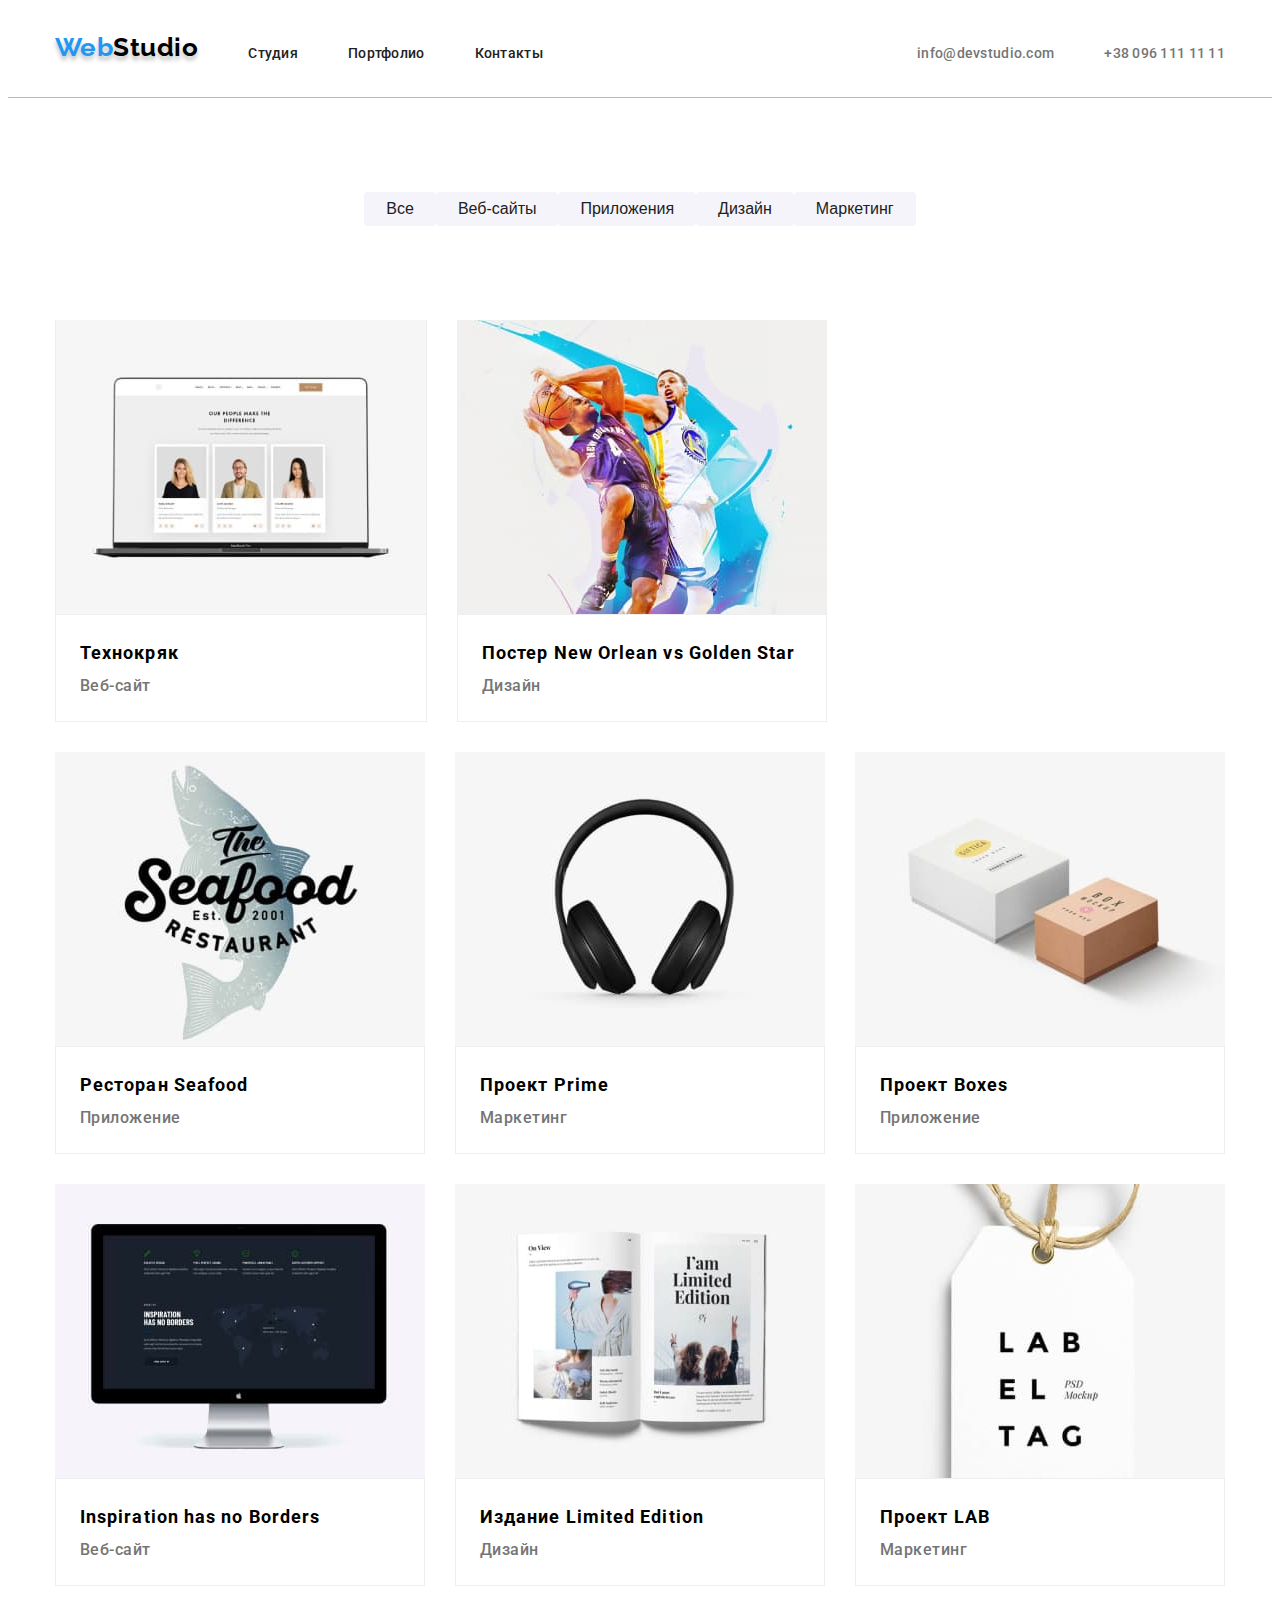
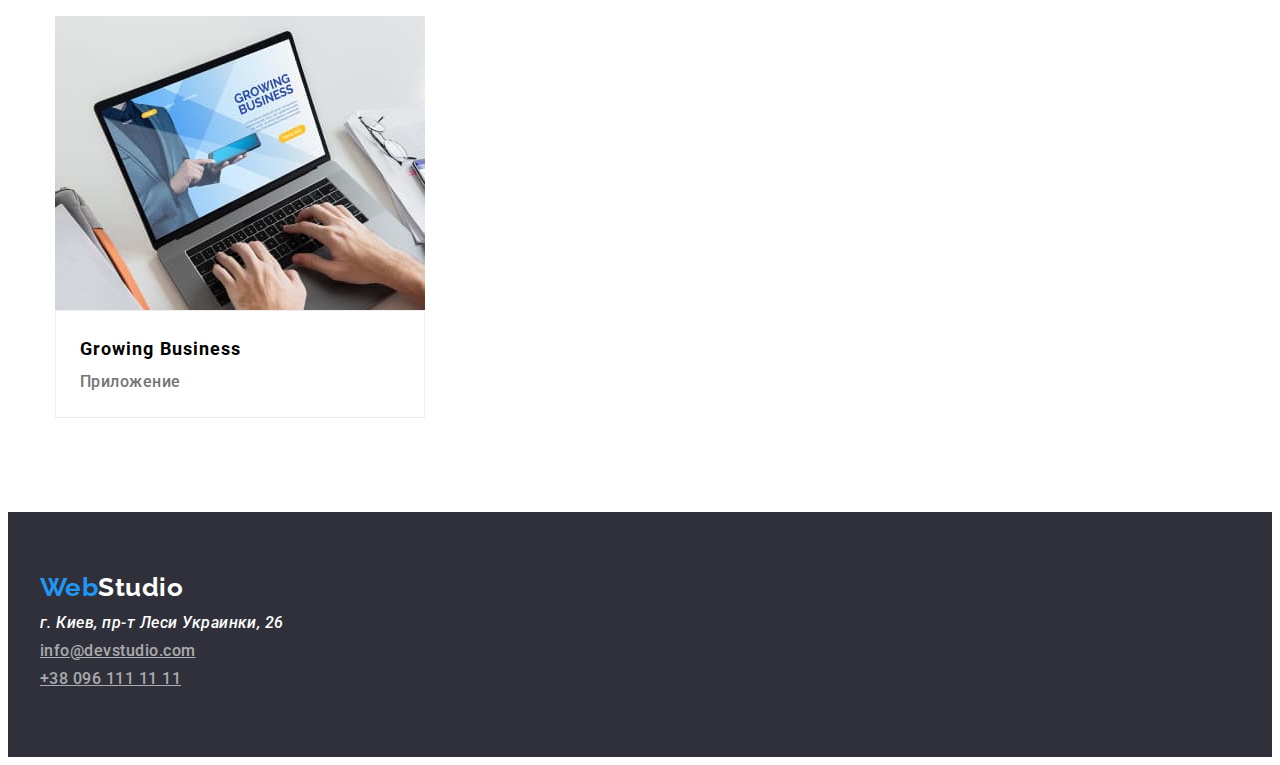
==== portfolio.html @ bdc01e38 "1" ====
<!DOCTYPE html>
<html lang="en">
  <head>
    <meta charset="UTF-8" />
    <meta http-equiv="X-UA-Compatible" content="IE=edge" />
    <meta name="viewport" content="width=device-width, initial-scale=1.0" />
    <link
      rel="stylesheet"
      href="https://cdnjs.cloudflare.com/ajax/libs/modern-normalize/1.0.0/modern-normalize.min.css"
      integrity="sha512-ISS7cAi1PEhQ8jnbJpJZMd29NlhNj4AWYyLOSp2CE/CsHxTCu+r+t0D2yoJudVrd0/8fTVPUVDzY5Tvli75u/g=="
      crossorigin="anonymous"
    />
    <link rel="stylesheet" href="./css/styles.css" />
    <link rel="preconnect" href="https://fonts.gstatic.com" />
    <link
      href="https://fonts.googleapis.com/css2?family=Raleway:wght@700&family=Roboto:wght@400;500;700;900&display=swap"
      rel="stylesheet"
    />

    <title>WebStudio</title>
  </head>
  <body class="body">
    <!-- Header -->
    <header class="header">
      <div class="container">
        <nav class="navigation">
          <a href="" class="linklogo"
            ><span class="weblogo">Web</span
            ><span class="studiologo">Studio</span></a
          >
          <ul class="menu list">
            <li class="menu-item">
              <a href="./index.html" class="menu-link">Студия</a>
            </li>
            <li class="menu-item">
              <a href="./portfolio.html" class="menu-link">Портфолио</a>
            </li>
            <li class="menu-item"><a href="" class="menu-link">Контакты</a></li>
          </ul>
        </nav>
        <div class="contacts-head">
          <ul class="contacts list">
            <li class="contacts-item">
              <a href="mailto:info@devstudio.com" class="contact-link"
                >info@devstudio.com</a
              >
            </li>

            <li>
              <a href="tel:+38096111111" class="contact-link"
                >+38 096 111 11 11</a
              >
            </li>
          </ul>
        </div>
      </div>
    </header>

    <!-- ============================Main  Container=======================-->
    <main>
      <!-- Filters -->
      <div class="filters">
        <div class="container">
          <ul class="filters-list list">
            <li class="filters-item">
              <button type="button" class="filters-button filters-button-1">
                Все
              </button>
            </li>
            <li class="filters-item">
              <button type="button" class="filters-button filters-button-2">
                Веб-сайты
              </button>
            </li>
            <li class="filters-item">
              <button type="button" class="filters-button filters-button-3">
                Приложения
              </button>
            </li>
            <li class="filters-item">
              <button type="button" class="filters-button filters-button-4">
                Дизайн
              </button>
            </li>
            <li class="filters-item">
              <button type="button" class="filters-button filters-button-5">
                Маркетинг
              </button>
            </li>
          </ul>
        </div>
      </div>
      <!-- ==============================Portfolio projects===================== -->
      <section class="portfolio-projects">
        <div class="container">
          <ul class="portfolio-list list">
            <li class="portfolio-item">
              <img
                class="img-portfolio"
                src="./images/imgtech1.jpg"
                alt="laptop with open web-page"
                width="370"
                height="294"
              />
              <div class="portfolio-content">
                <h4 class="portfolio-title">Технокряк</h4>
                <p class="portfolio-desk">Веб-сайт</p>
              </div>
            </li>
            <li class="portfolio-item">
              <img
                src="./images/imgposter2.jpg"
                alt="poster New Orlean vs Golden Star"
                width="370"
                height="294"
              />
              <div class="portfolio-content">
                <h4 class="portfolio-title">
                  Постер New Orlean vs Golden Star
                </h4>
                <p class="portfolio-desk">Дизайн</p>
              </div>
            </li>
            <li class="portfolio-item">
              <img
                src="./images/imgseafood3.jpg"
                alt="poster seafood restaurant"
                width="370"
                height="294"
              />
              <div class="portfolio-content">
                <h4 class="portfolio-title">Ресторан Seafood</h4>
                <p class="portfolio-desk">Приложение</p>
              </div>
            </li>
            <li class="portfolio-item">
              <img
                src="./images/imgprime4.jpg"
                alt="headphones"
                width="370"
                height="294"
              />
              <div class="portfolio-content">
                <h4 class="portfolio-title">Проект Prime</h4>
                <p class="portfolio-desk">Маркетинг</p>
              </div>
            </li>
            <li class="portfolio-item">
              <img
                src="./images/imgbox5jpg.jpg"
                alt="Boxes"
                width="370"
                height="294"
              />
              <div class="portfolio-content">
                <h4 class="portfolio-title">Проект Boxes</h4>
                <p class="portfolio-desk">Приложение</p>
              </div>
            </li>
            <li class="portfolio-item">
              <img
                src="./images/imginspiration6.jpg"
                alt="display"
                width="370"
                height="294"
              />
              <div class="portfolio-content">
                <h4 class="portfolio-title">Inspiration has no Borders</h4>
                <p class="portfolio-desk">Веб-сайт</p>
              </div>
            </li>
            <li class="portfolio-item">
              <img
                src="./images/imglimitededition7.jpg"
                alt="magazine"
                width="370"
                height="294"
              />
              <div class="portfolio-content">
                <h4 class="portfolio-title">Издание Limited Edition</h4>
                <p class="portfolio-desk">Дизайн</p>
              </div>
            </li>
            <li class="portfolio-item">
              <img
                src="./images/imglab8.jpg"
                alt="lab logo"
                width="370"
                height="294"
              />
              <div class="portfolio-content">
                <h4 class="portfolio-title">Проект LAB</h4>
                <p class="portfolio-desk">Маркетинг</p>
              </div>
            </li>
            <li class="portfolio-item">
              <img
                src="./images/imggrowbis9.jpg"
                alt="laptop with open web-page"
                width="370"
                height="294"
              />
              <div class="portfolio-content">
                <h4 class="portfolio-title">Growing Business</h4>
                <p class="portfolio-desk">Приложение</p>
              </div>
            </li>
          </ul>
        </div>
      </section>
    </main>
    <!-- Footer -->
    <footer class="footer">
      <div class="container">
        <a href="./index.html" class="linklogo linklogo-footer">
          <span class="weblogo-footer">Web</span
          ><span class="studiologo-white">Studio</span>
        </a>
        <address class="address">
          <ul class="adress-list list">
            <li class="adress-item">
              <p class="adress-p">г. Киев, пр-т Леси Украинки, 26</p>
            </li>
            <li class="adress-item">
              <a href="mailto:info@devstudio.com" class="adress-contact"
                >info@devstudio.com</a
              >
            </li>
            <li class="adress-item">
              <a href="tel:+380961111111" class="adress-contact"
                >+38 096 111 11 11</a
              >
            </li>
          </ul>
        </address>
      </div>
    </footer>
  </body>
</html>
---- css/styles.css ----
.body {
  font-family: "Roboto", sans-serif;
  color: #757575;
  font-weight: 500;
  letter-spacing: 0.03em;
}
h1,
h2,
h3,
h4,
h5,
h6,
p {
  margin: 0;
}

ul,
ol {
  margin: 0;
  padding: 0;
}

img {
  display: block;
}
.list {
  list-style: none;
}

.link {
  text-decoration: none;
}

.container {
  width: 1200px;
  padding-left: 15px;
  padding-right: 15px;
  margin-left: auto;
  margin-right: auto;
  box-sizing: border-box;
}

.section-title {
  font-weight: 700;
  color: #000;
}
/* -------------HEADER------------ */
.header .container {
  display: flex;
  align-items: center;
  padding-top: 24px;
  padding-bottom: 24px;
  justify-content: space-between;
}
.header {
  border-bottom: 1px solid rgb(117, 117, 117, 0.5);
}
.navigation {
  display: flex;
  align-items: center;
}

.menu {
  display: flex;
}
.contacts-item,
.menu-item:not(:last-child) {
  margin-right: 50px;
}
.menu-item:first-child {
  margin-left: 50px;
}

.contacts {
  display: flex;
}

/* .contacts-item:first-child {
  margin-left: 331px;
} */
.header {
  background-color: #ffffff;
}

/* LOGO */
.linklogo {
  text-decoration: none;
  font-family: "Raleway", sans-serif;
  font-weight: 700;
  font-size: 26px;
  line-height: 31px;
  /* letter-spacing: 0.03em; */
}
.weblogo {
  color: #2196f3;
  text-shadow: 0px 4px 4px rgba(0, 0, 0, 0.25);
}
.studiologo {
  text-shadow: 0px 4px 4px rgba(0, 0, 0, 0.25);
  color: #000;
}
.studiologo-white {
  color: #ffffff;
}
.weblogo-footer {
  color: #2196f3;
}
.menu {
  color: #000;
}
.menu-link {
  text-decoration: none;
  /* font-weight: 500; */
  font-size: 14px;
  line-height: 1.14;
  letter-spacing: 0.02em;
  color: #212121;
}

.contact-link {
  text-decoration: none;
  /* font-weight: 500; */
  font-size: 14px;
  line-height: 1.14;
  letter-spacing: 0.02em;
  color: #757575;
}
/* -------------------------------Main--------------------------------------- */
.container .header-box {
  text-align: center;

  padding: 200px 252px;
}
.header-box {
  background: #2f303a;
}

.header-title {
  font-weight: 900;
  font-size: 44px;
  line-height: 1.36;
  padding-bottom: 30px;
  letter-spacing: 0.06em;
  text-transform: uppercase;
  color: #ffffff;
}
.button {
  font-weight: 700;
  font-size: 16px;
  line-height: 1.87;
  letter-spacing: 0.06em;
  border: none;
  color: #ffffff;
  margin-left: auto;
  margin-right: auto;
  /* padding: 10px 32px; */
}
.button:hover {
  cursor: pointer;
}
.button-order {
  width: 200px;
  height: 50px;
  background: #2196f3;
  box-shadow: 0px 4px 4px rgba(0, 0, 0, 0.15);
  border-radius: 4px;
}
.central {
  background-color: #ffffff;
}
/* ------------------------------FEATURES-------------------------------- */

.features-list {
  display: flex;
  flex-wrap: wrap;
  margin-left: -30px;
  margin-top: 0px;
  padding: 94px 0;
}

.features-item {
  flex-basis: calc((100% - 120px) / 4);
  margin-left: 30px;
  margin-top: 0px;
}

.features-title {
  font-weight: 700;
  font-size: 14px;
  line-height: 1.14;
  margin-bottom: 10px;
  /* letter-spacing: 0.03em; */
  text-transform: uppercase;
  color: #000;
}
.features-par {
  font-size: 14px;
  line-height: 1.71;
  /* letter-spacing: 0.03em; */
  color: #757575;
}
/* ====================================What we do================================= */

.what-we-do-title {
  font-weight: 700;
  font-size: 36px;
  line-height: 1.16;
  margin-bottom: 50px;
  text-align: center;
}
.what-we-do-list {
  display: flex;
  flex-wrap: wrap;
  margin-left: -30px;
  margin-top: -30px;
}
.what-we-do-item {
  flex-basis: calc((100% - 90px) / 3);
  margin-left: 30px;
  margin-top: 30px;
  padding-bottom: 94px;
}

/* =================================OUR TEAM=============================== */
.our-team .container {
  background: #f5f4fa;
  padding: 94px 0px;
}
.our-team-title {
  font-weight: 700;
  font-size: 36px;
  line-height: 1.16;
  color: #000;
  margin-bottom: 50px;
  text-align: center;
}
.our-team-list {
  display: flex;
  flex-wrap: wrap;
  margin-left: -30px;
  margin-top: 0px;
}
.our-team-item {
  flex-basis: calc((100% - 120px) / 4);
  margin-left: 30px;
  margin-top: 0px;
  box-shadow: 0px 1px 3px rgba(0, 0, 0, 0.12), 0px 1px 1px rgba(0, 0, 0, 0.14),
    0px 2px 1px rgba(0, 0, 0, 0.2);
  border-radius: 0px 0px 4px 4px;
}
.our-team-content {
  padding: 30px;
}

.our-team-name {
  /* font-weight: 500; */
  font-size: 16px;
  line-height: 1.18;
  color: #000;
  text-align: center;
  margin-bottom: 10px;
}
.our-team-job {
  font-size: 16px;
  line-height: 1.18;
  color: #757575;
  text-align: center;
}
/* ========================FOOTER======================================= */
.footer {
  background: #2f303a;
}
.footer .container {
  padding: 60px 0px;
}
.linklogo {
  display: block;
  padding-bottom: 10px;
}
.adress {
  font-size: 14px;
  line-height: 1.71;
}
.adress-item {
  padding-bottom: 9px;
}
.adress-p {
  color: #ffffff;
}
.adress-contact {
  color: rgba(255, 255, 255, 0.6);
  font-style: normal;
}
/* ======================================PORTFOLIO============================ */
.filters-list {
  display: flex;
  justify-content: center;
}
.filters-item {
  padding-top: 94px;
  padding-bottom: 34px;
}
.filters-button {
  font-weight: 500;
  font-size: 16px;
  color: #212121;
  background: #f5f4fa;
  border-radius: 4px;
  border: none;
  padding: 8px 22px;
}
.filters-button:hover {
  cursor: pointer;
}
/* ==========================PORTFOLIO========================= */
.portfolio-projects {
  padding-bottom: 94px;
}
.portfolio-list {
  display: flex;
  flex-wrap: wrap;
  margin-left: -30px;
  margin-top: 30px;
}
.portfolio-item {
  flex-basis: calc((100% - 90px) / 3);
  margin-left: 30px;
  margin-top: 30px;
}
.portfolio-content {
  padding: 20px 24px;
  border: 1px solid #eeeeee;
}
.portfolio-title {
  font-weight: 700;
  font-size: 18px;
  line-height: 2;
  letter-spacing: 0.06em;
  color: #000;
}
.portfolio-desk {
  font-size: 16px;
  line-height: 1.87;
}
.img-portfolio {
  border-left: 1px solid #eeeeee;
  border-right: 1px solid #eeeeee;
  border-left: 1px solid #eeeeee;
}
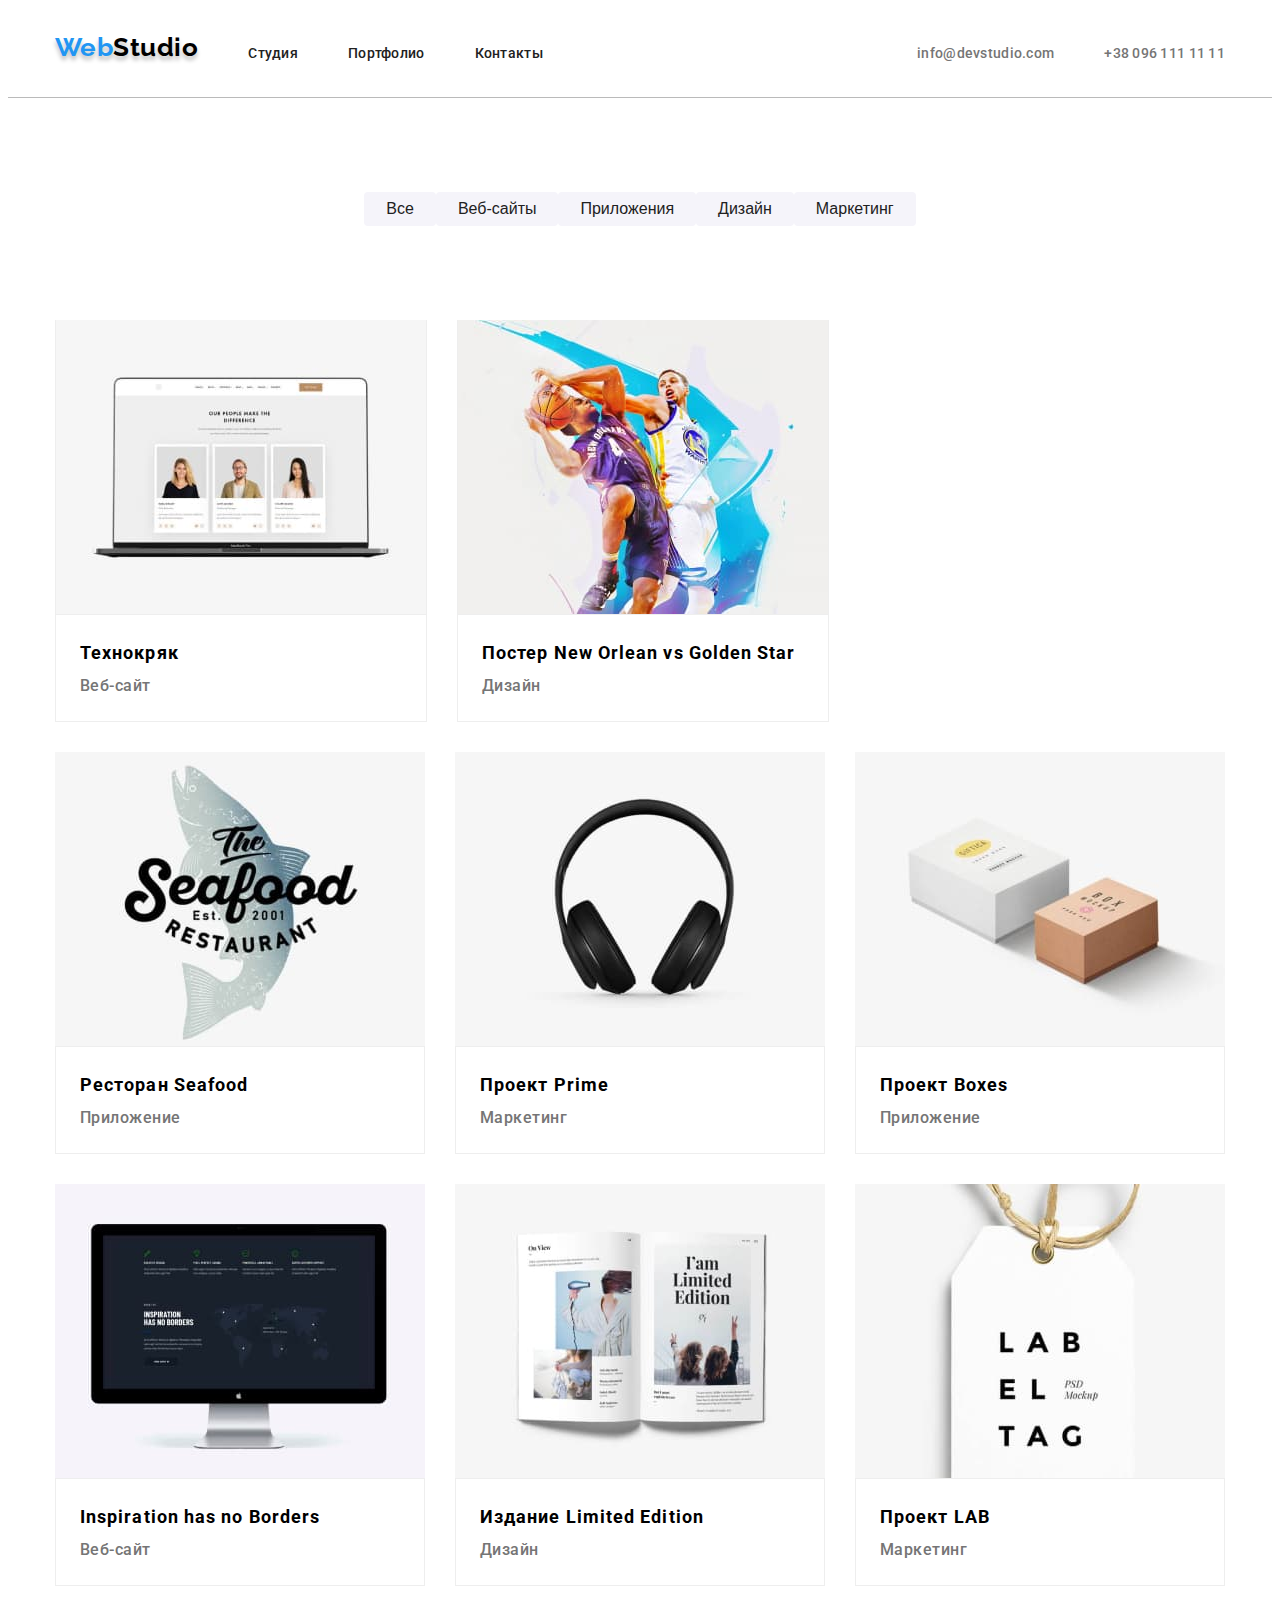
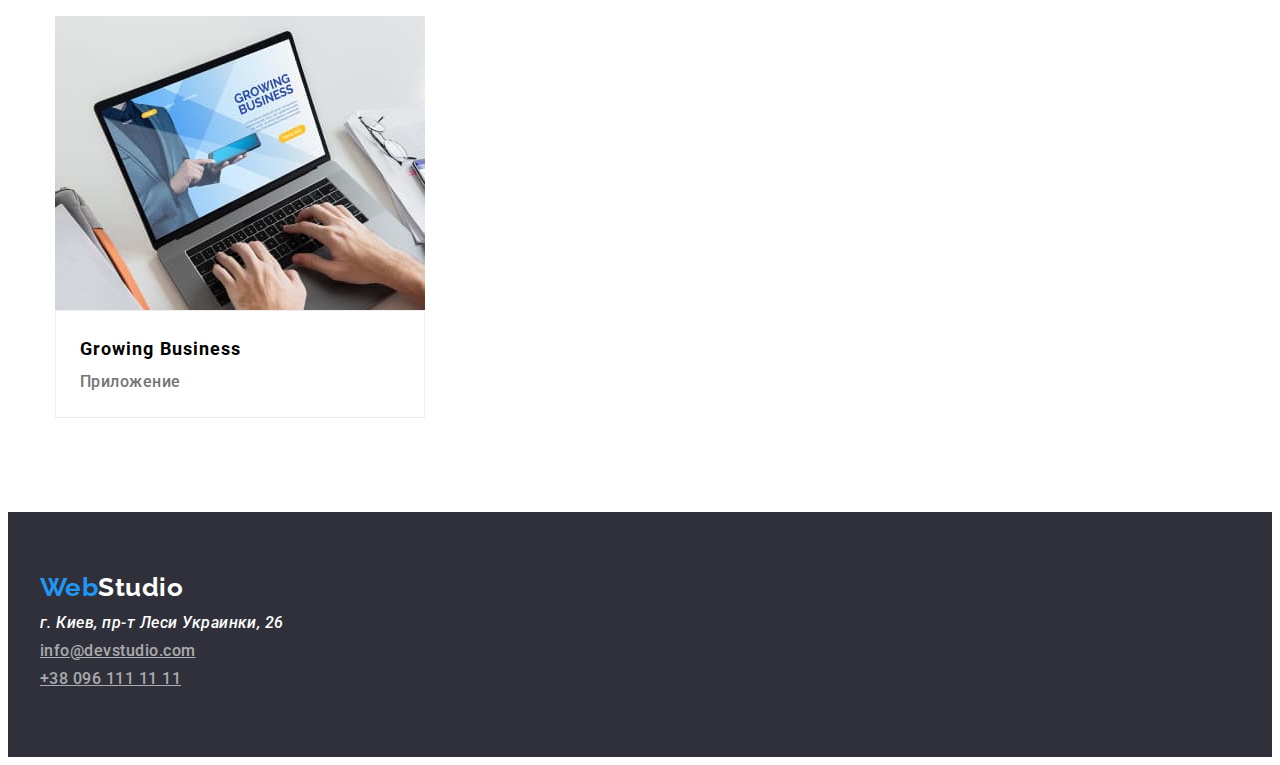
==== commit 628d5202: "1" ====
--- a/portfolio.html
+++ b/portfolio.html
@@ -109,6 +109,7 @@
             </li>
             <li class="portfolio-item">
               <img
+                class="img-portfolio"
                 src="./images/imgposter2.jpg"
                 alt="poster New Orlean vs Golden Star"
                 width="370"
--- a/css/styles.css
+++ b/css/styles.css
@@ -42,7 +42,7 @@
 
 .section-title {
   font-weight: 700;
-  color: #000;
+  color: #212121;
 }
 /* -------------HEADER------------ */
 .header .container {
@@ -191,7 +191,7 @@
   margin-bottom: 10px;
   /* letter-spacing: 0.03em; */
   text-transform: uppercase;
-  color: #000;
+  color: #212121;
 }
 .features-par {
   font-size: 14px;
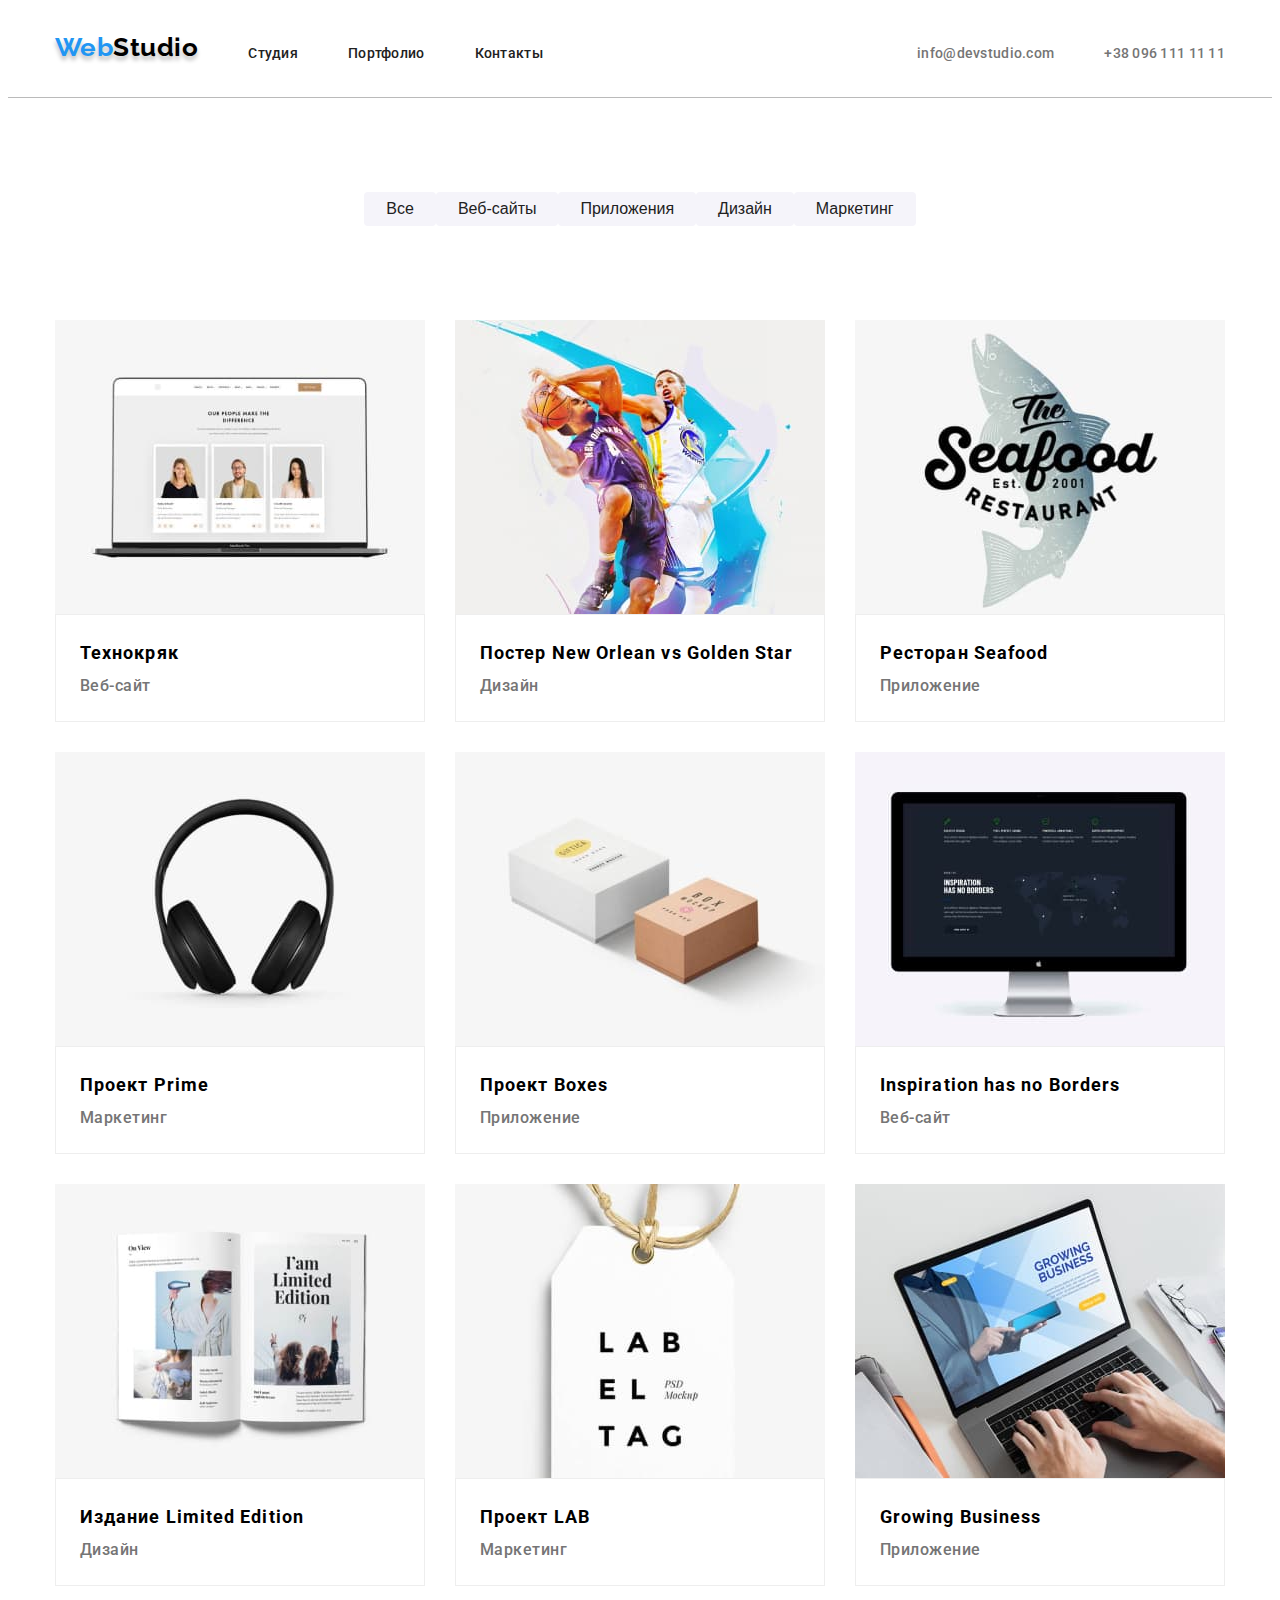
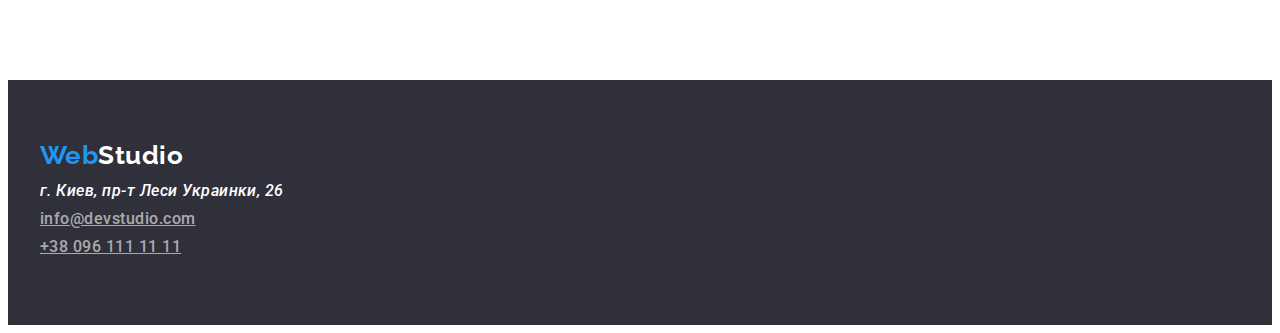
==== commit f90d57b2: "1" ====
--- a/portfolio.html
+++ b/portfolio.html
@@ -96,7 +96,6 @@
           <ul class="portfolio-list list">
             <li class="portfolio-item">
               <img
-                class="img-portfolio"
                 src="./images/imgtech1.jpg"
                 alt="laptop with open web-page"
                 width="370"
@@ -109,7 +108,6 @@
             </li>
             <li class="portfolio-item">
               <img
-                class="img-portfolio"
                 src="./images/imgposter2.jpg"
                 alt="poster New Orlean vs Golden Star"
                 width="370"
--- a/css/styles.css
+++ b/css/styles.css
@@ -222,8 +222,10 @@
 }
 
 /* =================================OUR TEAM=============================== */
+.our-team {
+  background: #f5f4fa;
+}
 .our-team .container {
-  background: #f5f4fa;
   padding: 94px 0px;
 }
 .our-team-title {
@@ -244,6 +246,7 @@
   flex-basis: calc((100% - 120px) / 4);
   margin-left: 30px;
   margin-top: 0px;
+  background-color: #ffffff;
   box-shadow: 0px 1px 3px rgba(0, 0, 0, 0.12), 0px 1px 1px rgba(0, 0, 0, 0.14),
     0px 2px 1px rgba(0, 0, 0, 0.2);
   border-radius: 0px 0px 4px 4px;
@@ -342,8 +345,3 @@
   font-size: 16px;
   line-height: 1.87;
 }
-.img-portfolio {
-  border-left: 1px solid #eeeeee;
-  border-right: 1px solid #eeeeee;
-  border-left: 1px solid #eeeeee;
-}
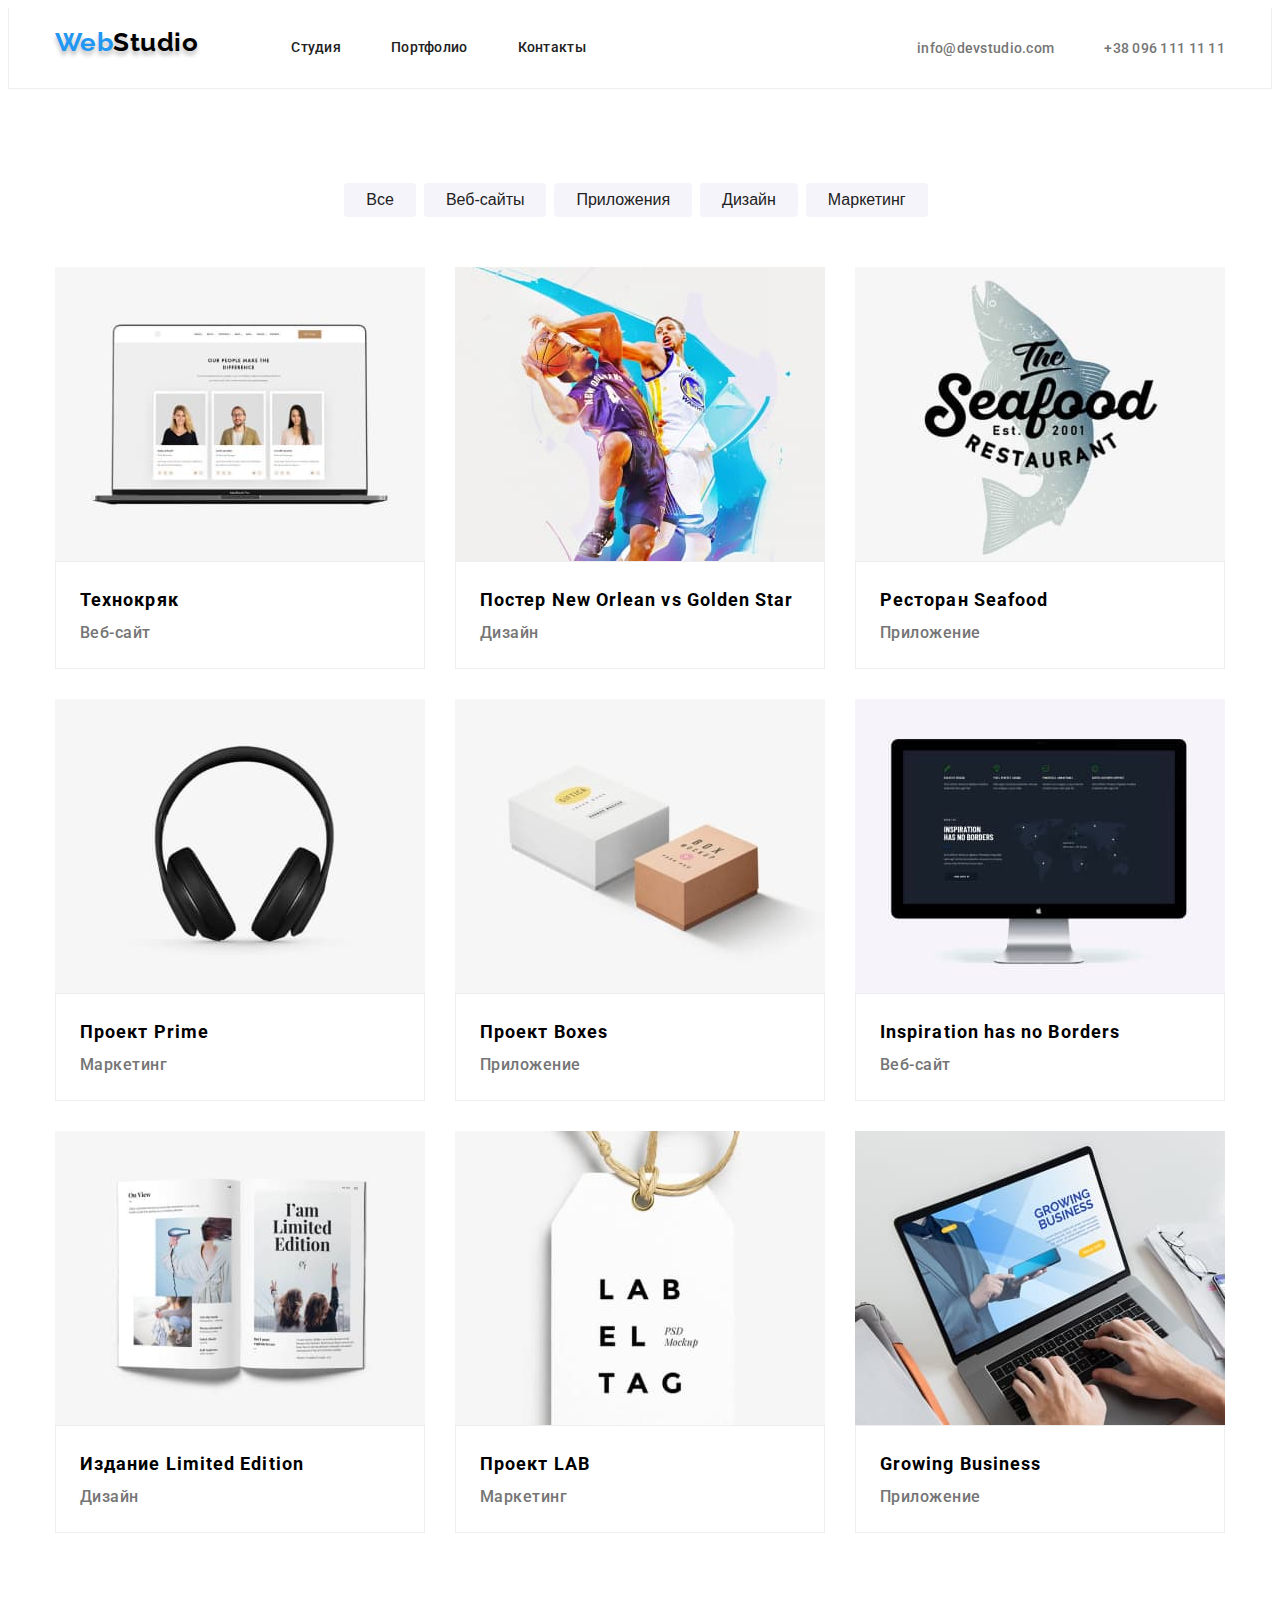
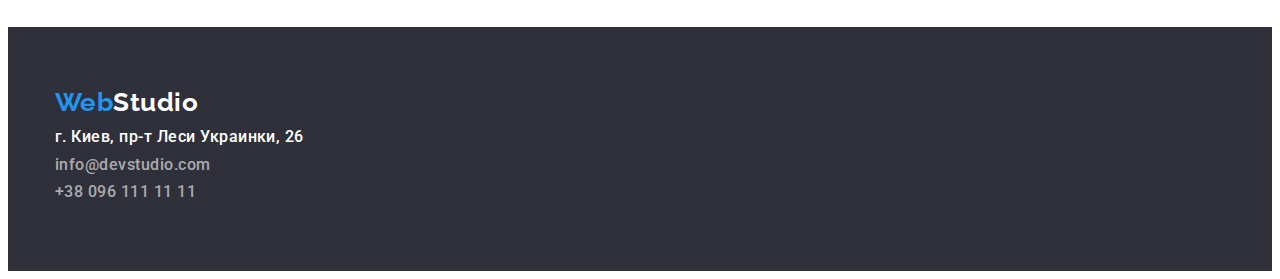
==== commit 8edab5a8: "fin" ====
--- a/portfolio.html
+++ b/portfolio.html
@@ -21,14 +21,14 @@
   </head>
   <body class="body">
     <!-- Header -->
-    <header class="header">
-      <div class="container">
-        <nav class="navigation">
+    <header class="outline">
+      <div class="container main-nav">
+        <nav class="main-nav">
           <a href="" class="linklogo"
             ><span class="weblogo">Web</span
             ><span class="studiologo">Studio</span></a
           >
-          <ul class="menu list">
+          <ul class="list site-nav">
             <li class="menu-item">
               <a href="./index.html" class="menu-link">Студия</a>
             </li>
@@ -59,39 +59,39 @@
     <!-- ============================Main  Container=======================-->
     <main>
       <!-- Filters -->
-      <div class="filters">
+      <div class="filters section-pos">
         <div class="container">
           <ul class="filters-list list">
             <li class="filters-item">
-              <button type="button" class="filters-button filters-button-1">
+              <button type="button" class="filters-button filters-design">
                 Все
               </button>
             </li>
             <li class="filters-item">
-              <button type="button" class="filters-button filters-button-2">
+              <button type="button" class="filters-button button-web">
                 Веб-сайты
               </button>
             </li>
             <li class="filters-item">
-              <button type="button" class="filters-button filters-button-3">
+              <button type="button" class="filters-button button-app">
                 Приложения
               </button>
             </li>
             <li class="filters-item">
-              <button type="button" class="filters-button filters-button-4">
+              <button type="button" class="filters-button button-design">
                 Дизайн
               </button>
             </li>
             <li class="filters-item">
-              <button type="button" class="filters-button filters-button-5">
+              <button type="button" class="filters-button button-marketing">
                 Маркетинг
               </button>
             </li>
           </ul>
         </div>
       </div>
-      <!-- ==============================Portfolio projects===================== -->
-      <section class="portfolio-projects">
+      <!-- ========================Portfolio projects===============-->
+      <section class="portfolio-projects section-pos">
         <div class="container">
           <ul class="portfolio-list list">
             <li class="portfolio-item">
@@ -209,7 +209,7 @@
       </section>
     </main>
     <!-- Footer -->
-    <footer class="footer">
+    <footer class="footer section-pos">
       <div class="container">
         <a href="./index.html" class="linklogo linklogo-footer">
           <span class="weblogo-footer">Web</span
@@ -221,12 +221,12 @@
               <p class="adress-p">г. Киев, пр-т Леси Украинки, 26</p>
             </li>
             <li class="adress-item">
-              <a href="mailto:info@devstudio.com" class="adress-contact"
+              <a href="mailto:info@devstudio.com" class="adress-contact link"
                 >info@devstudio.com</a
               >
             </li>
             <li class="adress-item">
-              <a href="tel:+380961111111" class="adress-contact"
+              <a href="tel:+380961111111" class="adress-contact link"
                 >+38 096 111 11 11</a
               >
             </li>
--- a/css/styles.css
+++ b/css/styles.css
@@ -1,9 +1,13 @@
-.body {
-  font-family: "Roboto", sans-serif;
-  color: #757575;
-  font-weight: 500;
-  letter-spacing: 0.03em;
-}
+:root {
+  --txt-title-color: #212121;
+  --txt-nav-color: #000;
+  --txt-main-color: #757575;
+  --c-footer-color: #2f303a;
+  --c-accent-color: #2196f3;
+  --c-background-color: #fff;
+  --c-banner-color: #2f303a;
+}
+/* Сброс стандартных настроек */
 h1,
 h2,
 h3,
@@ -22,55 +26,75 @@
 
 img {
   display: block;
+  width: 100%;
+  height: auto;
 }
 .list {
   list-style: none;
-}
-
+  margin: 0;
+  padding: 0;
+}
 .link {
   text-decoration: none;
 }
-
+.section-pos {
+  padding-top: 94px;
+  padding-bottom: 94px;
+}
+.title {
+  font-weight: 700;
+  color: #212121;
+}
+
+.body {
+  font-family: "Roboto", sans-serif;
+  letter-spacing: 0.03em;
+  font-size: 16px;
+  line-height: 1.18;
+  color: var(--txt-main-color);
+  font-weight: 500;
+}
+/* ===================Контейнер для основного контента============ */
 .container {
   width: 1200px;
   padding-left: 15px;
   padding-right: 15px;
-  margin-left: auto;
-  margin-right: auto;
+  margin: auto;
   box-sizing: border-box;
 }
 
-.section-title {
-  font-weight: 700;
-  color: #212121;
-}
 /* -------------HEADER------------ */
-.header .container {
+.outline {
+  border: 1px solid #eeeeee;
+  border-top: none;
+}
+
+.main-nav {
   display: flex;
   align-items: center;
-  padding-top: 24px;
-  padding-bottom: 24px;
   justify-content: space-between;
 }
-.header {
-  border-bottom: 1px solid rgb(117, 117, 117, 0.5);
-}
-.navigation {
-  display: flex;
-  align-items: center;
-}
-
-.menu {
-  display: flex;
+
+.site-nav {
+  display: flex;
+  margin-left: 93px;
+  color: var(--txt-nav-color);
+  line-height: 1.14em;
+  letter-spacing: 0.02em;
+  font-weight: 500;
+  font-size: 14px;
 }
 .contacts-item,
 .menu-item:not(:last-child) {
   margin-right: 50px;
 }
-.menu-item:first-child {
-  margin-left: 50px;
-}
-
+
+.menu-link {
+  display: block;
+
+  padding-top: 32px;
+  padding-bottom: 32px;
+}
 .contacts {
   display: flex;
 }
@@ -97,52 +121,51 @@
 }
 .studiologo {
   text-shadow: 0px 4px 4px rgba(0, 0, 0, 0.25);
-  color: #000;
+  color: var(--txt-nav-color);
 }
 .studiologo-white {
-  color: #ffffff;
+  color: var(--c-background-color);
 }
 .weblogo-footer {
-  color: #2196f3;
+  color: var(--c-accent-color);
 }
 .menu {
-  color: #000;
+  color: var(--txt-nav-color);
 }
 .menu-link {
   text-decoration: none;
-  /* font-weight: 500; */
   font-size: 14px;
   line-height: 1.14;
   letter-spacing: 0.02em;
-  color: #212121;
+  color: var(--txt-title-color);
 }
 
 .contact-link {
   text-decoration: none;
-  /* font-weight: 500; */
   font-size: 14px;
   line-height: 1.14;
   letter-spacing: 0.02em;
-  color: #757575;
+  color: var(--txt-main-color);
 }
 /* -------------------------------Main--------------------------------------- */
-.container .header-box {
-  text-align: center;
-
-  padding: 200px 252px;
-}
-.header-box {
+
+.section-pos.header-box {
   background: #2f303a;
+  margin: 0 auto;
+  text-align: center;
+  padding-top: 200px;
+  padding-bottom: 200px;
 }
 
 .header-title {
+  margin-bottom: 30px;
+  margin-top: 0px;
+  color: var(--c-background-color);
+  text-transform: uppercase;
   font-weight: 900;
   font-size: 44px;
-  line-height: 1.36;
-  padding-bottom: 30px;
+  line-height: 1.36em;
   letter-spacing: 0.06em;
-  text-transform: uppercase;
-  color: #ffffff;
 }
 .button {
   font-weight: 700;
@@ -150,7 +173,7 @@
   line-height: 1.87;
   letter-spacing: 0.06em;
   border: none;
-  color: #ffffff;
+  color: var(--c-background-color);
   margin-left: auto;
   margin-right: auto;
   /* padding: 10px 32px; */
@@ -161,21 +184,20 @@
 .button-order {
   width: 200px;
   height: 50px;
-  background: #2196f3;
+  background: var(--c-accent-color);
   box-shadow: 0px 4px 4px rgba(0, 0, 0, 0.15);
   border-radius: 4px;
 }
-.central {
-  background-color: #ffffff;
-}
+
 /* ------------------------------FEATURES-------------------------------- */
-
+.section-pos.features {
+  padding-bottom: 0px;
+}
 .features-list {
   display: flex;
   flex-wrap: wrap;
   margin-left: -30px;
   margin-top: 0px;
-  padding: 94px 0;
 }
 
 .features-item {
@@ -189,15 +211,13 @@
   font-size: 14px;
   line-height: 1.14;
   margin-bottom: 10px;
-  /* letter-spacing: 0.03em; */
   text-transform: uppercase;
-  color: #212121;
+  color: var(--txt-title-color);
 }
 .features-par {
   font-size: 14px;
   line-height: 1.71;
-  /* letter-spacing: 0.03em; */
-  color: #757575;
+  color: var(--txt-main-color);
 }
 /* ====================================What we do================================= */
 
@@ -218,21 +238,18 @@
   flex-basis: calc((100% - 90px) / 3);
   margin-left: 30px;
   margin-top: 30px;
-  padding-bottom: 94px;
 }
 
 /* =================================OUR TEAM=============================== */
+
 .our-team {
   background: #f5f4fa;
 }
-.our-team .container {
-  padding: 94px 0px;
-}
 .our-team-title {
   font-weight: 700;
   font-size: 36px;
   line-height: 1.16;
-  color: #000;
+  color: var(--txt-title-color);
   margin-bottom: 50px;
   text-align: center;
 }
@@ -259,22 +276,23 @@
   /* font-weight: 500; */
   font-size: 16px;
   line-height: 1.18;
-  color: #000;
+  color: var(--txt-nav-color);
   text-align: center;
   margin-bottom: 10px;
 }
 .our-team-job {
   font-size: 16px;
   line-height: 1.18;
-  color: #757575;
+  color: var(--txt-main-color);
   text-align: center;
 }
 /* ========================FOOTER======================================= */
 .footer {
-  background: #2f303a;
-}
-.footer .container {
-  padding: 60px 0px;
+  background: var(--c-footer-color);
+}
+.section-pos.footer {
+  padding-top: 60px;
+  padding-bottom: 60px;
 }
 .linklogo {
   display: block;
@@ -289,21 +307,25 @@
 }
 .adress-p {
   color: #ffffff;
+  font-style: normal;
 }
 .adress-contact {
   color: rgba(255, 255, 255, 0.6);
   font-style: normal;
 }
 /* ======================================PORTFOLIO============================ */
+.section-pos.filters {
+  padding-bottom: 50px;
+}
 .filters-list {
   display: flex;
   justify-content: center;
 }
 .filters-item {
-  padding-top: 94px;
-  padding-bottom: 34px;
+  margin-right: 8px;
 }
 .filters-button {
+  display: block;
   font-weight: 500;
   font-size: 16px;
   color: #212121;
@@ -314,16 +336,18 @@
 }
 .filters-button:hover {
   cursor: pointer;
+  background-color: #2196f3;
+  color: white;
 }
 /* ==========================PORTFOLIO========================= */
 .portfolio-projects {
-  padding-bottom: 94px;
+  padding-top: 0px;
 }
 .portfolio-list {
   display: flex;
   flex-wrap: wrap;
   margin-left: -30px;
-  margin-top: 30px;
+  margin-top: -30px;
 }
 .portfolio-item {
   flex-basis: calc((100% - 90px) / 3);
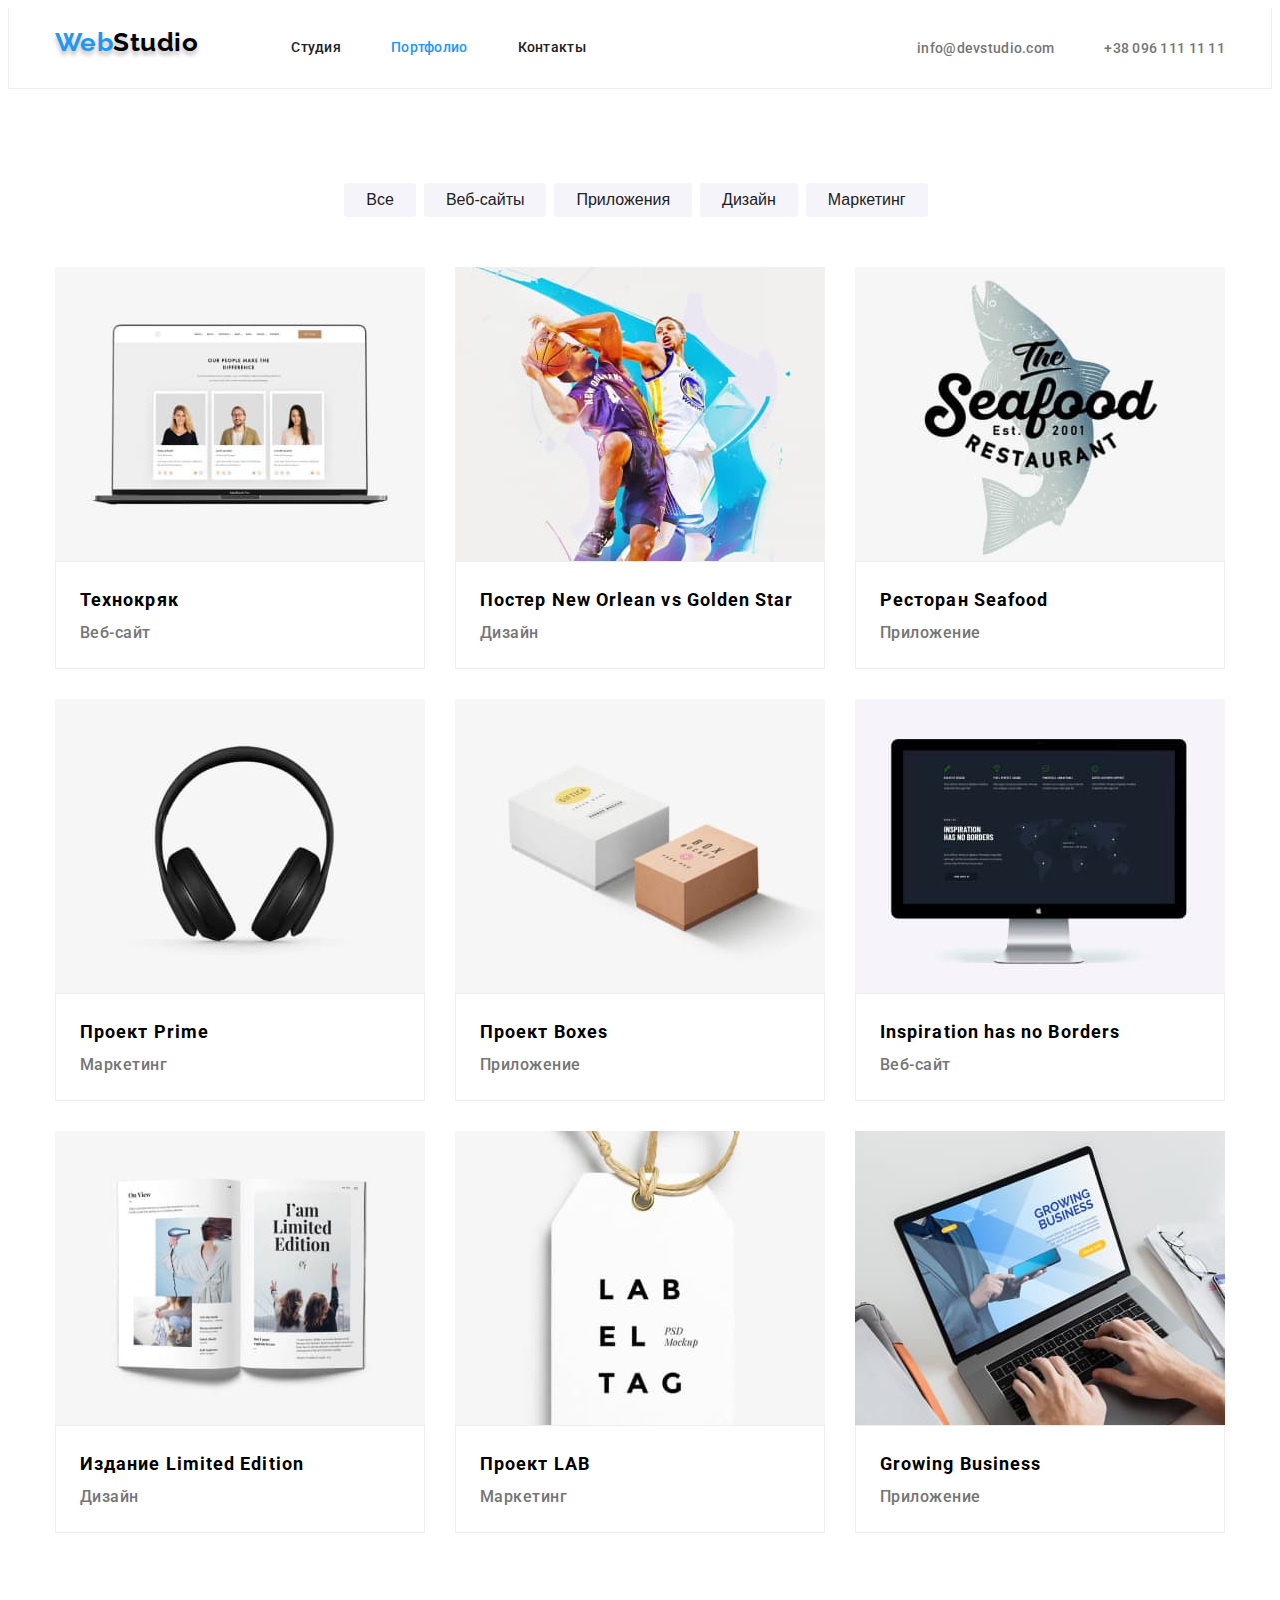
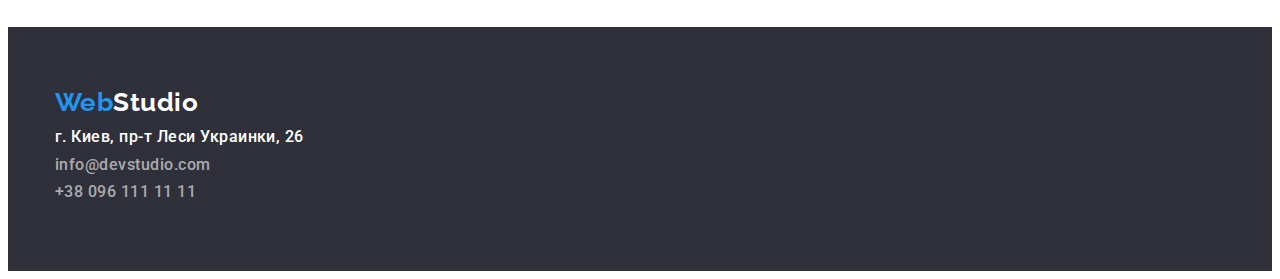
==== commit dd7a9497: "finally" ====
--- a/portfolio.html
+++ b/portfolio.html
@@ -30,12 +30,16 @@
           >
           <ul class="list site-nav">
             <li class="menu-item">
-              <a href="./index.html" class="menu-link">Студия</a>
+              <a href="./index.html" class="menu-link studio">Студия</a>
             </li>
             <li class="menu-item">
-              <a href="./portfolio.html" class="menu-link">Портфолио</a>
-            </li>
-            <li class="menu-item"><a href="" class="menu-link">Контакты</a></li>
+              <a href="./portfolio.html" class="menu-link portfolio current"
+                >Портфолио</a
+              >
+            </li>
+            <li class="menu-item">
+              <a href="" class="menu-link contacts-menu">Контакты</a>
+            </li>
           </ul>
         </nav>
         <div class="contacts-head">
@@ -63,7 +67,7 @@
         <div class="container">
           <ul class="filters-list list">
             <li class="filters-item">
-              <button type="button" class="filters-button filters-design">
+              <button type="button" class="filters-button button-all">
                 Все
               </button>
             </li>
--- a/css/styles.css
+++ b/css/styles.css
@@ -88,22 +88,33 @@
 .menu-item:not(:last-child) {
   margin-right: 50px;
 }
-
+.site-nav .menu-link:hover,
+.site-nav .menu-link:focus {
+  color: var(--c-accent-color);
+}
+.site-nav .studio.current {
+  color: var(--c-accent-color);
+}
+.site-nav .portfolio.current {
+  color: var(--c-accent-color);
+}
 .menu-link {
   display: block;
-
   padding-top: 32px;
   padding-bottom: 32px;
 }
 .contacts {
   display: flex;
 }
-
+.contact-link:hover,
+.contact-link:focus {
+  color: var(--c-accent-color);
+}
 /* .contacts-item:first-child {
   margin-left: 331px;
 } */
 .header {
-  background-color: #ffffff;
+  background-color: var(--c-background-color);
 }
 
 /* LOGO */
@@ -338,6 +349,8 @@
   cursor: pointer;
   background-color: #2196f3;
   color: white;
+  box-shadow: 0px 3px 1px rgba(0, 0, 0, 0.1), 0px 1px 2px rgba(0, 0, 0, 0.08),
+    0px 2px 2px rgba(0, 0, 0, 0.12);
 }
 /* ==========================PORTFOLIO========================= */
 .portfolio-projects {
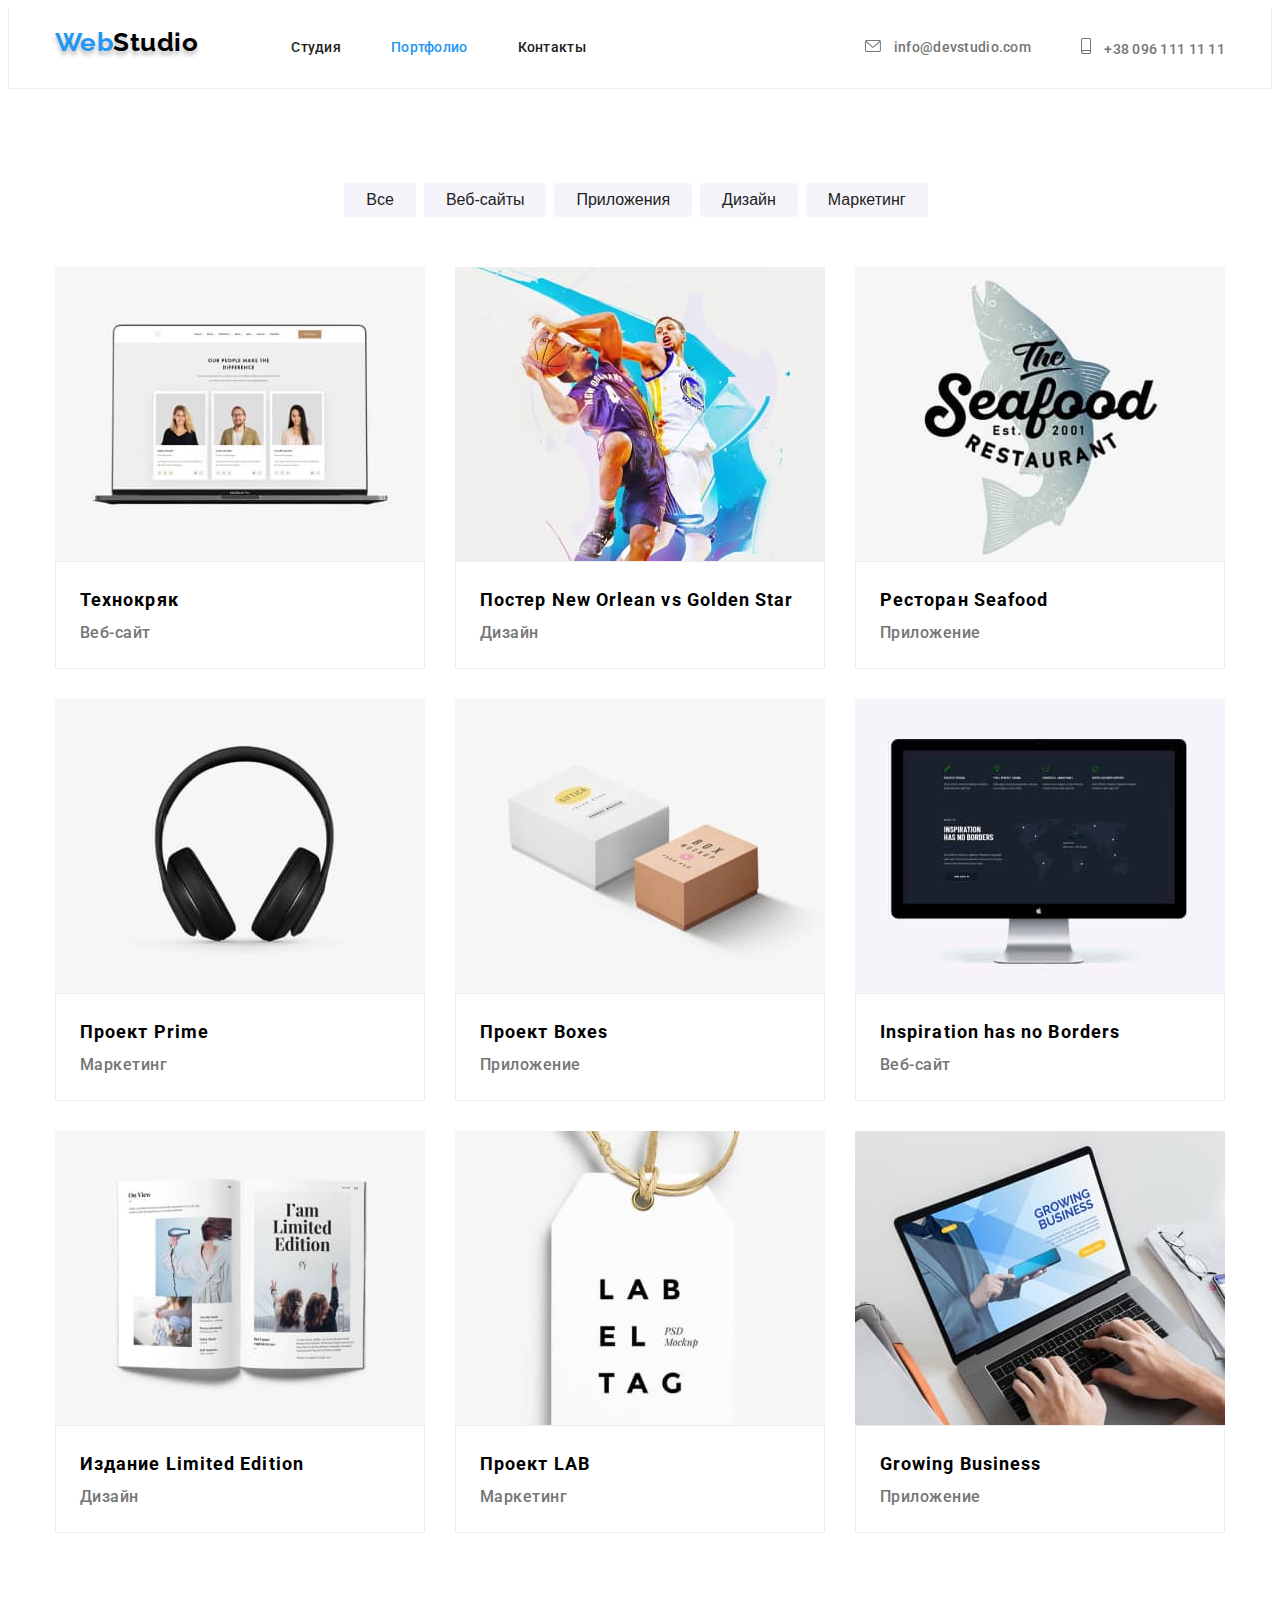
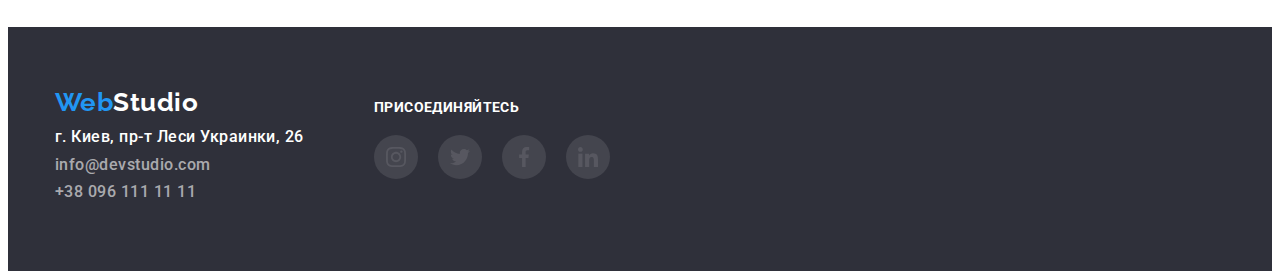
==== commit 3cacde84: "добавлены ховеры на иконки" ====
--- a/portfolio.html
+++ b/portfolio.html
@@ -45,22 +45,26 @@
         <div class="contacts-head">
           <ul class="contacts list">
             <li class="contacts-item">
-              <a href="mailto:info@devstudio.com" class="contact-link"
-                >info@devstudio.com</a
-              >
+              <a href="mailto:info@devstudio.com" class="contact-link link">
+                <svg class="icon-mail">
+                  <use href="./images/icons.svg#icon-envelope"></use>
+                </svg>
+                info@devstudio.com
+              </a>
             </li>
 
             <li>
-              <a href="tel:+38096111111" class="contact-link"
-                >+38 096 111 11 11</a
+              <a href="tel:+38096111111" class="contact-link link">
+                <svg class="icon-smartphone">
+                  <use href="./images/icons.svg#icon-smartphone"></use>
+                </svg>
+                +38 096 111 11 11</a
               >
             </li>
           </ul>
         </div>
       </div>
     </header>
-
-    <!-- ============================Main  Container=======================-->
     <main>
       <!-- Filters -->
       <div class="filters section-pos">
@@ -214,28 +218,64 @@
     </main>
     <!-- Footer -->
     <footer class="footer section-pos">
-      <div class="container">
-        <a href="./index.html" class="linklogo linklogo-footer">
-          <span class="weblogo-footer">Web</span
-          ><span class="studiologo-white">Studio</span>
-        </a>
-        <address class="address">
-          <ul class="adress-list list">
-            <li class="adress-item">
-              <p class="adress-p">г. Киев, пр-т Леси Украинки, 26</p>
-            </li>
-            <li class="adress-item">
-              <a href="mailto:info@devstudio.com" class="adress-contact link"
-                >info@devstudio.com</a
-              >
-            </li>
-            <li class="adress-item">
-              <a href="tel:+380961111111" class="adress-contact link"
-                >+38 096 111 11 11</a
-              >
-            </li>
-          </ul>
-        </address>
+      <div class="container footer-cont">
+        <div class="footer-left-side">
+          <a href="./index.html" class="linklogo linklogo-footer">
+            <span class="weblogo-footer">Web</span
+            ><span class="studiologo-white">Studio</span>
+          </a>
+
+          <address class="address">
+            <ul class="adress-list list">
+              <li class="adress-item">
+                <p class="adress-p">г. Киев, пр-т Леси Украинки, 26</p>
+              </li>
+              <li class="adress-item">
+                <a href="mailto:info@devstudio.com" class="adress-contact link"
+                  >info@devstudio.com</a
+                >
+              </li>
+              <li class="adress-item">
+                <a href="tel:+380961111111" class="adress-contact link"
+                  >+38 096 111 11 11</a
+                >
+              </li>
+            </ul>
+          </address>
+        </div>
+        <div class="join">
+          <p class="join-title">присоединяйтесь</p>
+          <ul class="join-list list">
+            <li class="join-item">
+              <a class="join-icon" href="">
+                <svg class="join-icon-logo">
+                  <use href="./images/icons.svg#icon-instagram"></use>
+                </svg>
+              </a>
+            </li>
+            <li class="join-item">
+              <a class="join-icon" href="">
+                <svg class="join-icon-logo">
+                  <use href="./images/icons.svg#icon-twitter"></use>
+                </svg>
+              </a>
+            </li>
+            <li class="join-item">
+              <a class="join-icon" href="">
+                <svg class="join-icon-logo">
+                  <use href="./images/icons.svg#icon-facebook"></use>
+                </svg>
+              </a>
+            </li>
+            <li class="join-item">
+              <a class="join-icon" href="">
+                <svg class="join-icon-logo">
+                  <use href="./images/icons.svg#icon-linkedin"></use>
+                </svg>
+              </a>
+            </li>
+          </ul>
+        </div>
       </div>
     </footer>
   </body>
--- a/css/styles.css
+++ b/css/styles.css
@@ -44,6 +44,12 @@
 .title {
   font-weight: 700;
   color: #212121;
+  text-align: center;
+  font-size: 36px;
+  line-height: 1.16;
+  color: var(--txt-title-color);
+  margin-bottom: 50px;
+  text-align: center;
 }
 
 .body {
@@ -84,6 +90,18 @@
   font-weight: 500;
   font-size: 14px;
 }
+.icon-mail {
+  width: 16px;
+  height: 12px;
+  margin-right: 10px;
+  fill: #757575;
+}
+.icon-smartphone {
+  width: 10px;
+  height: 16px;
+  margin-right: 10px;
+  fill: #757575;
+}
 .contacts-item,
 .menu-item:not(:last-child) {
   margin-right: 50px;
@@ -109,6 +127,10 @@
 .contact-link:hover,
 .contact-link:focus {
   color: var(--c-accent-color);
+}
+.contact-link:hover ,
+.contact-link:focus {
+  fill:var(--c-accent-color)
 }
 /* .contacts-item:first-child {
   margin-left: 331px;
@@ -158,10 +180,22 @@
   letter-spacing: 0.02em;
   color: var(--txt-main-color);
 }
+icon-mail:hover{
+  fill:var(--c-accent-color)
+}
 /* -------------------------------Main--------------------------------------- */
 
 .section-pos.header-box {
   background: #2f303a;
+  background-image: linear-gradient(
+      rgba(47, 48, 58, 0.4),
+      rgba(47, 48, 58, 0.4)
+    ),
+    url("../images/Imgbackground.jpg");
+
+  background-repeat: no-repeat;
+  background-position: center;
+  background-size: cover;
   margin: 0 auto;
   text-align: center;
   padding-top: 200px;
@@ -201,6 +235,23 @@
 }
 
 /* ------------------------------FEATURES-------------------------------- */
+.features-list .thumb1 {
+  display: flex;
+  justify-content: center;
+  align-items: center;
+  width: 100%;
+  height: 120px;
+  background: #f5f4fa;
+  border-radius: 4px;
+  margin-bottom: 30px;
+}
+.icon {
+  width: 70px;
+  height: 70px;
+  background-position: center;
+
+  align-items: center;
+}
 .section-pos.features {
   padding-bottom: 0px;
 }
@@ -264,23 +315,27 @@
   margin-bottom: 50px;
   text-align: center;
 }
-.our-team-list {
-  display: flex;
-  flex-wrap: wrap;
-  margin-left: -30px;
-  margin-top: 0px;
-}
-.our-team-item {
+.our-team-list .our-team-item {
   flex-basis: calc((100% - 120px) / 4);
   margin-left: 30px;
-  margin-top: 0px;
-  background-color: #ffffff;
+  margin-top: 30px;
+}
+.our-team-list {
+  display: flex;
+  flex-wrap: wrap;
+  margin-left: calc(-1 * 30px);
+  margin-top: calc(-1 * 30px);
+}
+.our-team-item {
+  /* background-color: #ffffff; */
   box-shadow: 0px 1px 3px rgba(0, 0, 0, 0.12), 0px 1px 1px rgba(0, 0, 0, 0.14),
     0px 2px 1px rgba(0, 0, 0, 0.2);
   border-radius: 0px 0px 4px 4px;
 }
+
 .our-team-content {
-  padding: 30px;
+  padding-top: 30px;
+  padding-bottom: 30px;
 }
 
 .our-team-name {
@@ -297,6 +352,72 @@
   color: var(--txt-main-color);
   text-align: center;
 }
+.social-list {
+  display: flex;
+  justify-content: center;
+  margin-top: 16px;
+}
+
+.social-link-list .circle {
+  display: flex;
+  margin-right: 10px;
+  align-items: center;
+  height: 44px;
+  width: 44px;
+  fill: #afb1b8;
+  background-size: 20px;
+  border-radius: 50%;
+}
+.team-soc-icon {
+  height: 20px;
+}
+
+.circle:hover,
+.circle:focus {
+  background-color: var(--c-accent-color);
+  fill: #ffffff;
+}
+/* =================CLIENTS============================== */
+.clients-list {
+  display: flex;
+  flex-wrap: wrap;
+
+  margin-left: -30px;
+  margin-top: -50px;
+}
+.clients-list .item {
+  display: flex;
+  flex-basis: calc(100% / 6 - 30px);
+  margin-left: 30px;
+  margin-top: 50px;
+}
+.item .thumb {
+  display: flex;
+
+  justify-content: center;
+  align-items: center;
+
+  border: 1px solid #afb1b8;
+  border-radius: 4px;
+  width: 170px;
+  height: 92px;
+}
+.item .clients-logo {
+  width: 106px;
+  height: 60px;
+  fill: #afb1b8;
+
+  cursor: pointer;
+}
+.item .thumb:hover .clients-logo,
+.logo-focus:focus .clients-logo {
+  /*  */
+  fill: var(--c-accent-color);
+}
+.item .thumb:hover {
+  border: 1px solid #2196f3;
+  border-radius: 4px;
+}
 /* ========================FOOTER======================================= */
 .footer {
   background: var(--c-footer-color);
@@ -305,10 +426,20 @@
   padding-top: 60px;
   padding-bottom: 60px;
 }
+
 .linklogo {
   display: block;
   padding-bottom: 10px;
 }
+.footer-cont{
+  display: flex;
+}
+.footer-left-side {
+  display: flex;
+   flex-direction: column;
+  margin-right: 70px;
+}
+}
 .adress {
   font-size: 14px;
   line-height: 1.71;
@@ -323,6 +454,44 @@
 .adress-contact {
   color: rgba(255, 255, 255, 0.6);
   font-style: normal;
+}
+.join {
+  display: flex;
+  flex-direction: column;
+  padding-top: 12px;
+}
+.join-title {
+  font-style: normal;
+  font-weight: bold;
+  font-size: 14px;
+  line-height: 16px;
+  letter-spacing: 0.03em;
+  text-transform: uppercase;
+
+  color: #ffffff;
+}
+.join-list {
+  display: flex;
+}
+.join-item {
+  margin-right: 10px;
+  margin-top: 20px;
+}
+.join-icon{
+  display: flex;
+align-items: center;
+justify-content: center;
+width: 44px;
+height: 44px;
+background: rgba(255, 255, 255, 0.1);
+border-radius: 50%;
+margin-right: 10px;
+}
+.join-icon-logo {
+  width: 20px;
+  height: 20px;
+  fill: rgb(255, 255, 255,0.1);
+ 
 }
 /* ======================================PORTFOLIO============================ */
 .section-pos.filters {
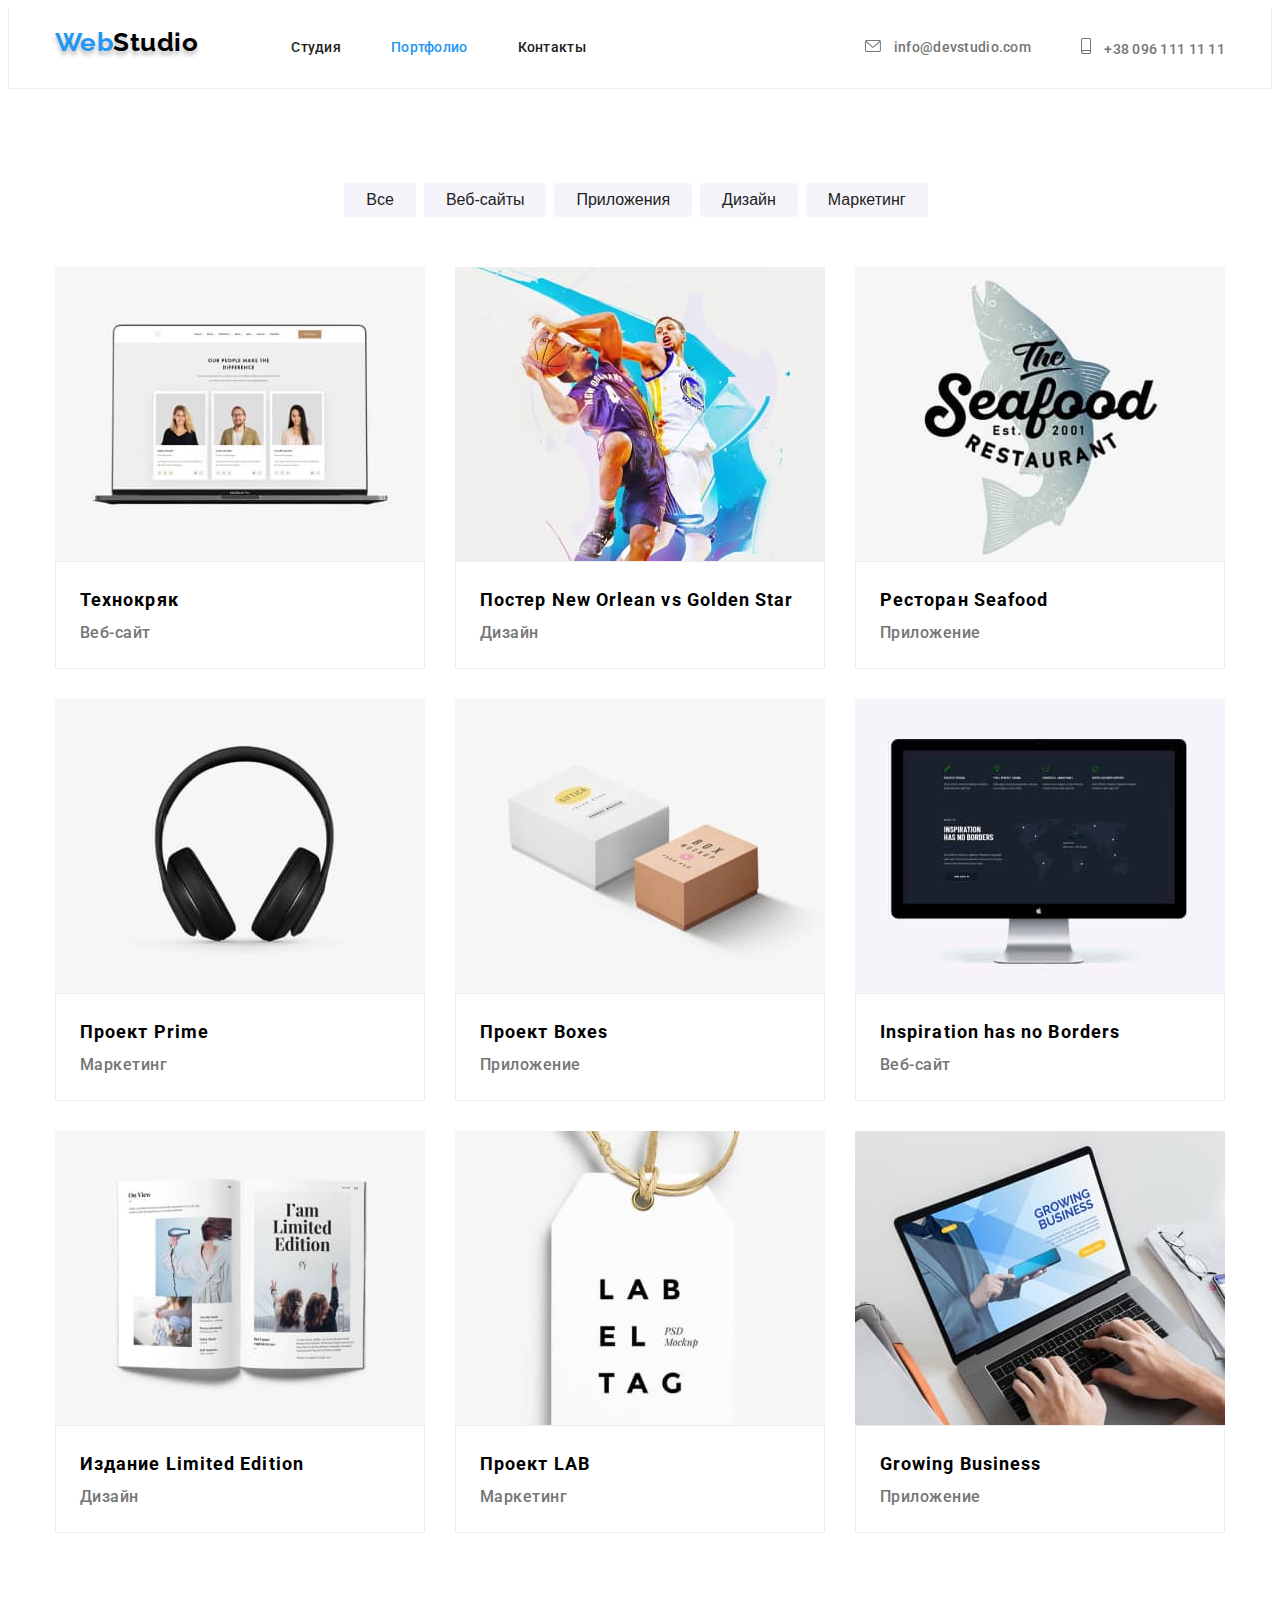
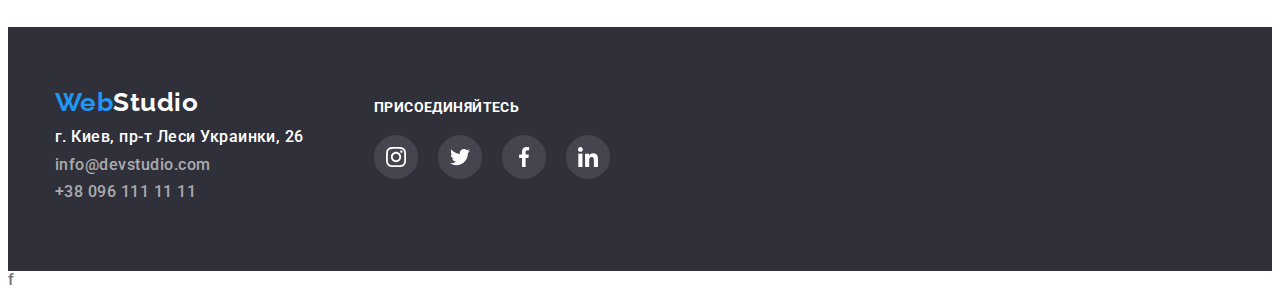
==== commit cf3898bb: "final" ====
--- a/portfolio.html
+++ b/portfolio.html
@@ -103,24 +103,27 @@
         <div class="container">
           <ul class="portfolio-list list">
             <li class="portfolio-item">
-              <img
-                src="./images/imgtech1.jpg"
-                alt="laptop with open web-page"
-                width="370"
-                height="294"
-              />
+              <a href="">
+                <img
+                  src="./images/imgtech1.jpg"
+                  alt="laptop with open web-page"
+                  width="370"
+                  height="294"
+                />
+              </a>
               <div class="portfolio-content">
                 <h4 class="portfolio-title">Технокряк</h4>
                 <p class="portfolio-desk">Веб-сайт</p>
               </div>
             </li>
             <li class="portfolio-item">
-              <img
-                src="./images/imgposter2.jpg"
-                alt="poster New Orlean vs Golden Star"
-                width="370"
-                height="294"
-              />
+              <a href="">
+                <img
+                  src="./images/imgposter2.jpg"
+                  alt="poster New Orlean vs Golden Star"
+                  width="370"
+                  height="294"
+              /></a>
               <div class="portfolio-content">
                 <h4 class="portfolio-title">
                   Постер New Orlean vs Golden Star
@@ -129,84 +132,91 @@
               </div>
             </li>
             <li class="portfolio-item">
-              <img
-                src="./images/imgseafood3.jpg"
-                alt="poster seafood restaurant"
-                width="370"
-                height="294"
-              />
+              <a href=""
+                ><img
+                  src="./images/imgseafood3.jpg"
+                  alt="poster seafood restaurant"
+                  width="370"
+                  height="294"
+              /></a>
               <div class="portfolio-content">
                 <h4 class="portfolio-title">Ресторан Seafood</h4>
                 <p class="portfolio-desk">Приложение</p>
               </div>
             </li>
             <li class="portfolio-item">
-              <img
-                src="./images/imgprime4.jpg"
-                alt="headphones"
-                width="370"
-                height="294"
-              />
+              <a href=""
+                ><img
+                  src="./images/imgprime4.jpg"
+                  alt="headphones"
+                  width="370"
+                  height="294"
+              /></a>
               <div class="portfolio-content">
                 <h4 class="portfolio-title">Проект Prime</h4>
                 <p class="portfolio-desk">Маркетинг</p>
               </div>
             </li>
             <li class="portfolio-item">
-              <img
-                src="./images/imgbox5jpg.jpg"
-                alt="Boxes"
-                width="370"
-                height="294"
-              />
+              <a href=""
+                ><img
+                  src="./images/imgbox5jpg.jpg"
+                  alt="Boxes"
+                  width="370"
+                  height="294"
+              /></a>
               <div class="portfolio-content">
                 <h4 class="portfolio-title">Проект Boxes</h4>
                 <p class="portfolio-desk">Приложение</p>
               </div>
             </li>
             <li class="portfolio-item">
-              <img
-                src="./images/imginspiration6.jpg"
-                alt="display"
-                width="370"
-                height="294"
-              />
+              <a href="">
+                <img
+                  src="./images/imginspiration6.jpg"
+                  alt="display"
+                  width="370"
+                  height="294"
+              /></a>
               <div class="portfolio-content">
                 <h4 class="portfolio-title">Inspiration has no Borders</h4>
                 <p class="portfolio-desk">Веб-сайт</p>
               </div>
             </li>
             <li class="portfolio-item">
-              <img
-                src="./images/imglimitededition7.jpg"
-                alt="magazine"
-                width="370"
-                height="294"
-              />
+              <a href=""
+                ><img
+                  src="./images/imglimitededition7.jpg"
+                  alt="magazine"
+                  width="370"
+                  height="294"
+              /></a>
               <div class="portfolio-content">
                 <h4 class="portfolio-title">Издание Limited Edition</h4>
                 <p class="portfolio-desk">Дизайн</p>
               </div>
             </li>
             <li class="portfolio-item">
-              <img
-                src="./images/imglab8.jpg"
-                alt="lab logo"
-                width="370"
-                height="294"
-              />
+              <a href="">
+                <img
+                  src="./images/imglab8.jpg"
+                  alt="lab logo"
+                  width="370"
+                  height="294"
+              /></a>
               <div class="portfolio-content">
                 <h4 class="portfolio-title">Проект LAB</h4>
                 <p class="portfolio-desk">Маркетинг</p>
               </div>
             </li>
             <li class="portfolio-item">
-              <img
-                src="./images/imggrowbis9.jpg"
-                alt="laptop with open web-page"
-                width="370"
-                height="294"
-              />
+              <a href=""
+                ><img
+                  src="./images/imggrowbis9.jpg"
+                  alt="laptop with open web-page"
+                  width="370"
+                  height="294"
+              /></a>
               <div class="portfolio-content">
                 <h4 class="portfolio-title">Growing Business</h4>
                 <p class="portfolio-desk">Приложение</p>
@@ -249,28 +259,28 @@
             <li class="join-item">
               <a class="join-icon" href="">
                 <svg class="join-icon-logo">
-                  <use href="./images/icons.svg#icon-instagram"></use>
-                </svg>
-              </a>
-            </li>
-            <li class="join-item">
-              <a class="join-icon" href="">
-                <svg class="join-icon-logo">
-                  <use href="./images/icons.svg#icon-twitter"></use>
-                </svg>
-              </a>
-            </li>
-            <li class="join-item">
-              <a class="join-icon" href="">
-                <svg class="join-icon-logo">
-                  <use href="./images/icons.svg#icon-facebook"></use>
-                </svg>
-              </a>
-            </li>
-            <li class="join-item">
-              <a class="join-icon" href="">
-                <svg class="join-icon-logo">
-                  <use href="./images/icons.svg#icon-linkedin"></use>
+                  <use href="./images/icons.svg#icon-instagram2"></use>
+                </svg>
+              </a>
+            </li>
+            <li class="join-item">
+              <a class="join-icon" href="">
+                <svg class="join-icon-logo">
+                  <use href="./images/icons.svg#icon-twitter2"></use>
+                </svg>
+              </a>
+            </li>
+            <li class="join-item">
+              <a class="join-icon" href="">
+                <svg class="join-icon-logo">
+                  <use href="./images/icons.svg#icon-facebook2"></use>
+                </svg>
+              </a>
+            </li>
+            <li class="join-item">
+              <a class="join-icon" href="">
+                <svg class="join-icon-logo">
+                  <use href="./images/icons.svg#icon-linkedin2"></use>
                 </svg>
               </a>
             </li>
@@ -278,5 +288,6 @@
         </div>
       </div>
     </footer>
+    f
   </body>
 </html>
--- a/css/styles.css
+++ b/css/styles.css
@@ -124,17 +124,17 @@
 .contacts {
   display: flex;
 }
+.contacts .contact-link:hover .icon-mail,
+.contacts .contact-link:hover .icon-smartphone,
+.contacts .contact-link:focus .icon-mail,
+.contacts .contact-link:focus .icon-smartphone {
+  fill: var(--c-accent-color);
+}
 .contact-link:hover,
 .contact-link:focus {
   color: var(--c-accent-color);
 }
-.contact-link:hover ,
-.contact-link:focus {
-  fill:var(--c-accent-color)
-}
-/* .contacts-item:first-child {
-  margin-left: 331px;
-} */
+
 .header {
   background-color: var(--c-background-color);
 }
@@ -180,9 +180,7 @@
   letter-spacing: 0.02em;
   color: var(--txt-main-color);
 }
-icon-mail:hover{
-  fill:var(--c-accent-color)
-}
+
 /* -------------------------------Main--------------------------------------- */
 
 .section-pos.header-box {
@@ -223,7 +221,8 @@
   margin-right: auto;
   /* padding: 10px 32px; */
 }
-.button:hover {
+.button:hover,
+.button:focus {
   cursor: pointer;
 }
 .button-order {
@@ -414,7 +413,7 @@
   /*  */
   fill: var(--c-accent-color);
 }
-.item .thumb:hover {
+.item .thumb:hover .item .thumb:focus {
   border: 1px solid #2196f3;
   border-radius: 4px;
 }
@@ -431,21 +430,21 @@
   display: block;
   padding-bottom: 10px;
 }
-.footer-cont{
+.footer-cont {
   display: flex;
 }
 .footer-left-side {
   display: flex;
-   flex-direction: column;
+  flex-direction: column;
   margin-right: 70px;
 }
-}
+
 .adress {
   font-size: 14px;
   line-height: 1.71;
 }
 .adress-item {
-  padding-bottom: 9px;
+  margin-bottom: 9px;
 }
 .adress-p {
   color: #ffffff;
@@ -477,21 +476,24 @@
   margin-right: 10px;
   margin-top: 20px;
 }
-.join-icon{
-  display: flex;
-align-items: center;
-justify-content: center;
-width: 44px;
-height: 44px;
-background: rgba(255, 255, 255, 0.1);
-border-radius: 50%;
-margin-right: 10px;
+.join-icon {
+  display: flex;
+  align-items: center;
+  justify-content: center;
+  width: 44px;
+  height: 44px;
+  background: rgba(255, 255, 255, 0.1);
+  border-radius: 50%;
+  margin-right: 10px;
 }
 .join-icon-logo {
   width: 20px;
   height: 20px;
-  fill: rgb(255, 255, 255,0.1);
- 
+  fill: rgb(255, 255, 255, 0.1);
+}
+.join-icon:hover,
+.join-icon:focus {
+  background: #2196f3;
 }
 /* ======================================PORTFOLIO============================ */
 .section-pos.filters {
@@ -514,7 +516,8 @@
   border: none;
   padding: 8px 22px;
 }
-.filters-button:hover {
+.filters-button:hover,
+.filters-button:focus {
   cursor: pointer;
   background-color: #2196f3;
   color: white;
@@ -536,6 +539,13 @@
   margin-left: 30px;
   margin-top: 30px;
 }
+.portfolio-item:hover,
+.portfolio-item:focus {
+  box-shadow: 0px 1px 1px rgba(0, 0, 0, 0.12), 0px 4px 4px rgba(0, 0, 0, 0.06),
+    1px 4px 6px rgba(0, 0, 0, 0.16);
+
+  cursor: pointer;
+}
 .portfolio-content {
   padding: 20px 24px;
   border: 1px solid #eeeeee;
